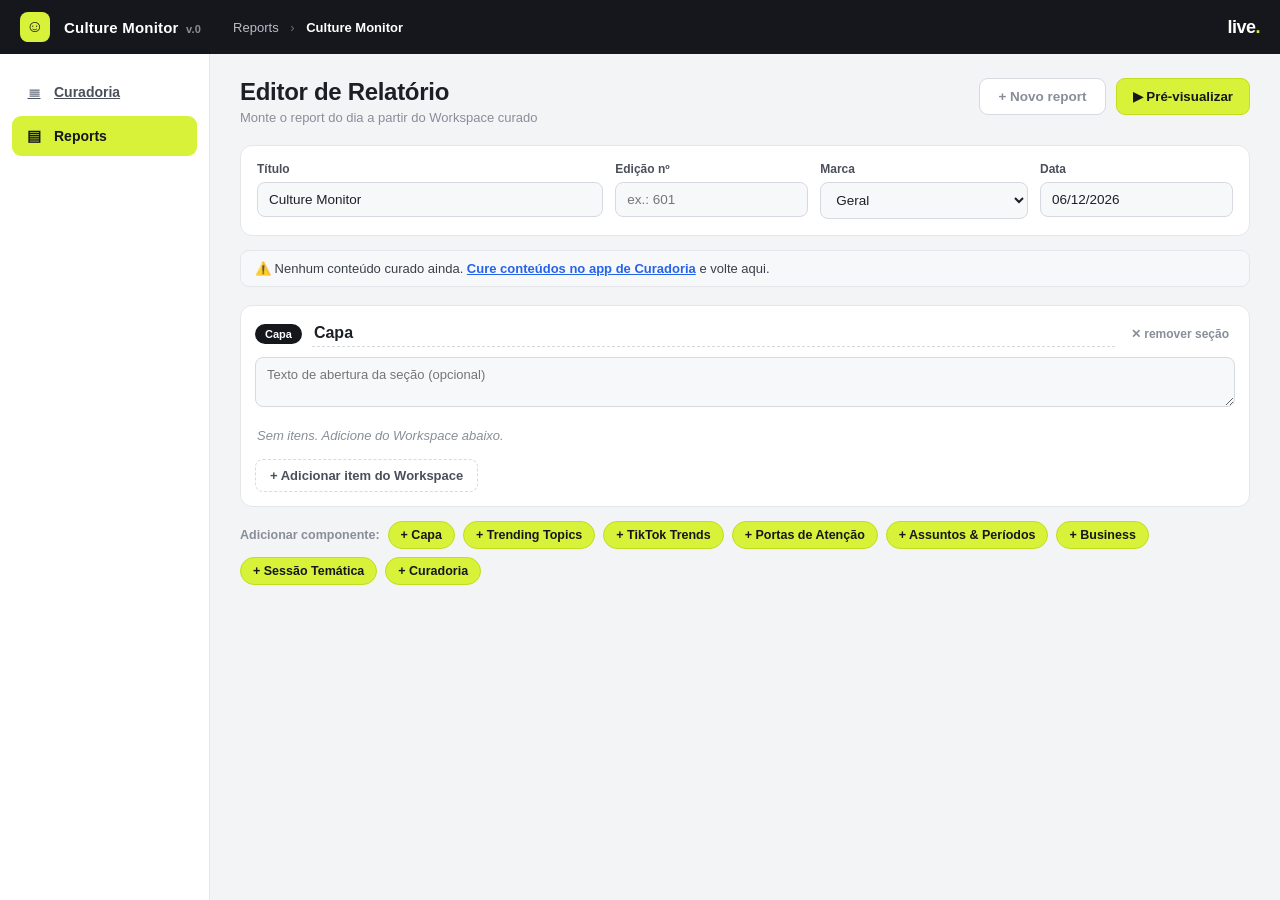
==== reports.html @ 973d3016 "feat(reports): mockup do editor de relatório (etapa pós-curadoria) Página separada (reports.html) qu" ====
<!DOCTYPE html>
<html lang="pt-BR">
<head>
  <meta charset="UTF-8" />
  <meta name="viewport" content="width=device-width, initial-scale=1.0" />
  <title>Culture Monitor — Editor de Relatório</title>
  <link rel="stylesheet" href="styles.css" />
  <link rel="stylesheet" href="reports.css" />
</head>
<body>
  <header class="appbar">
    <div class="appbar-left">
      <span class="brand-badge">☺</span>
      <span class="brand-name">Culture Monitor <small>v.0</small></span>
      <nav class="crumbs" id="crumbs"></nav>
    </div>
    <div class="appbar-right">
      <span class="live">live<b>.</b></span>
    </div>
  </header>

  <div class="layout">
    <aside class="sidebar">
      <a class="nav" href="index.html"><span class="i">≣</span> Curadoria</a>
      <button class="nav is-active"><span class="i">▤</span> Reports</button>
    </aside>

    <main class="content">
      <div class="content-head">
        <div>
          <h1>Editor de Relatório</h1>
          <p class="muted">Monte o report do dia a partir do Workspace curado</p>
        </div>
        <div class="rb-actions">
          <button class="btn ghost" id="btn-new">+ Novo report</button>
          <button class="btn-yellow" id="btn-preview">▶ Pré-visualizar</button>
        </div>
      </div>

      <section id="builder"></section>
      <section id="preview" hidden></section>
    </main>
  </div>

  <script src="data/posts.js"></script>
  <script src="report.js"></script>
</body>
</html>
---- styles.css ----
:root {
  --lime: #d8f23a;          /* amarelo-limão da marca */
  --lime-strong: #c2dd1f;
  --ink: #15171c;           /* barra preta */
  --bg: #f3f4f6;            /* fundo da página */
  --surface: #ffffff;
  --surface-2: #f7f8fa;
  --line: #e4e6ea;
  --line-2: #d6d9df;
  --text: #1c1f26;
  --muted: #888e99;
  --green: #2ecc71;
  --danger: #e8484d;
  --accent-2: #2563eb;
  --radius: 12px;
  font-family: -apple-system, BlinkMacSystemFont, "Segoe UI", Roboto, Helvetica, Arial, sans-serif;
}
* { box-sizing: border-box; }
body { margin: 0; background: var(--bg); color: var(--text); min-height: 100vh; font-size: 14px; }
button { font-family: inherit; }

/* ---------- Appbar ---------- */
.appbar {
  display: flex; align-items: center; justify-content: space-between;
  background: var(--ink); color: #fff; padding: 0 20px; height: 54px;
  position: sticky; top: 0; z-index: 20;
}
.appbar-left { display: flex; align-items: center; gap: 14px; }
.brand-badge {
  width: 30px; height: 30px; border-radius: 8px; display: grid; place-items: center;
  background: var(--lime); color: #15171c; font-size: 17px; font-weight: 700;
}
.brand-name { font-weight: 700; font-size: 15px; letter-spacing: .2px; }
.brand-name small { color: var(--muted); font-weight: 600; font-size: 11px; margin-left: 3px; }
.crumbs { color: #b9bdc6; font-size: 13px; margin-left: 18px; }
.crumbs .sep { margin: 0 8px; color: #6b7079; }
.live { font-size: 18px; font-weight: 800; letter-spacing: -.5px; }
.live b { color: var(--lime); }
.appbar-right { display: flex; align-items: center; gap: 16px; }
.userpick { display: flex; align-items: center; gap: 8px; }
.userpick-label { color: #b9bdc6; font-size: 12px; font-weight: 600; }
#user-select, #topic-select {
  background: #23262d; color: #fff; border: 1px solid #3a3e47; border-radius: 8px;
  padding: 6px 10px; font-size: 12.5px; font-weight: 600; font-family: inherit; cursor: pointer;
  max-width: 200px;
}
#user-select:focus, #topic-select:focus { outline: none; border-color: var(--lime); }
#topic-select optgroup { background: var(--ink); color: var(--lime); font-style: normal; }
#topic-select option { background: #23262d; color: #fff; font-weight: 600; }
.crumbs b { color: #fff; }

/* ---------- Layout ---------- */
.layout { display: grid; grid-template-columns: 210px 1fr; min-height: calc(100vh - 54px); }

/* ---------- Sidebar ---------- */
.sidebar {
  background: var(--surface); border-right: 1px solid var(--line);
  padding: 18px 12px; display: flex; flex-direction: column; gap: 4px;
}
.nav {
  display: flex; align-items: center; gap: 11px; width: 100%;
  background: none; border: none; border-radius: 9px;
  padding: 11px 13px; font-size: 14px; font-weight: 600; color: #4a4f5a;
  cursor: pointer; text-align: left; transition: .12s;
}
.nav .i { width: 18px; text-align: center; color: var(--muted); font-size: 15px; }
.nav:hover { background: var(--surface-2); color: var(--text); }
.nav.is-active { background: var(--lime); color: #15171c; }
.nav.is-active .i { color: #15171c; }
.navcount {
  margin-left: auto; background: rgba(0,0,0,.12); color: inherit;
  font-size: 11px; font-weight: 700; padding: 1px 8px; border-radius: 999px;
}
.nav:not(.is-active) .navcount { background: var(--line); color: var(--muted); }

/* ---------- Conteúdo ---------- */
.content { padding: 24px 30px 60px; max-width: 1280px; }
.content-head { display: flex; align-items: flex-start; justify-content: space-between; gap: 16px; margin-bottom: 20px; }
.content-head h1 { margin: 0; font-size: 24px; letter-spacing: -.3px; }
.muted { color: var(--muted); }
.content-head .muted { margin: 4px 0 0; font-size: 13px; }
.btn-yellow {
  background: var(--lime); border: 1px solid var(--lime-strong); color: #15171c;
  font-weight: 700; padding: 10px 16px; border-radius: 9px; cursor: pointer; transition: .12s;
}
.btn-yellow:hover { background: var(--lime-strong); }

/* sub-abas */
.subtabs {
  display: flex; align-items: center; gap: 8px; flex-wrap: wrap;
  border-bottom: 1px solid var(--line); padding-bottom: 0; margin-bottom: 16px;
}
.subtab {
  background: none; border: none; border-bottom: 2px solid transparent;
  padding: 10px 4px; margin-right: 14px; font-size: 14px; font-weight: 600;
  color: var(--muted); cursor: pointer; display: inline-flex; align-items: center; gap: 8px;
}
.subtab:hover { color: var(--text); }
.subtab.is-active { color: #15171c; border-bottom-color: #15171c; }
.subtab .badge { background: #15171c; color: #fff; font-size: 11px; font-weight: 700; padding: 1px 7px; border-radius: 999px; }
.subtab:not(.is-active) .badge { background: var(--line); color: var(--muted); }
.search-wrap { margin-left: auto; display: flex; gap: 8px; align-items: center; padding-bottom: 6px; }
#search {
  background: var(--surface); border: 1px solid var(--line-2); color: var(--text);
  padding: 8px 13px; border-radius: 8px; font-size: 13px; width: 230px;
}
#search:focus { outline: none; border-color: #15171c; }
.btn-ok { background: #15171c; color: #fff; border: none; padding: 8px 16px; border-radius: 8px; font-weight: 700; cursor: pointer; }
.fonte-select {
  background: var(--surface); border: 1px solid var(--line-2); color: var(--text);
  padding: 8px 11px; border-radius: 8px; font-size: 13px; font-weight: 600; font-family: inherit; cursor: pointer;
}
.fonte-select:focus { outline: none; border-color: #15171c; }

/* chips de filtro */
.chips-row { display: flex; align-items: center; gap: 10px; margin-bottom: 20px; flex-wrap: wrap; }
.chips-label { font-size: 12px; color: var(--muted); font-weight: 600; }
.mine-toggle { display: inline-flex; align-items: center; gap: 6px; font-size: 12.5px; font-weight: 600; color: #4a4f5a; cursor: pointer; }
.mine-toggle input { accent-color: #15171c; cursor: pointer; }
.chips { display: flex; gap: 8px; flex-wrap: wrap; }
.chip {
  background: var(--surface); border: 1px solid var(--line-2); color: #4a4f5a;
  padding: 5px 12px; border-radius: 999px; font-size: 12.5px; font-weight: 600; cursor: pointer; transition: .12s;
}
.chip:hover { border-color: #15171c; color: #15171c; }
.chip.is-active { background: #15171c; border-color: #15171c; color: #fff; }
.chip.clear { background: var(--lime); border-color: var(--lime-strong); color: #15171c; }

/* ---------- Faixa de coleta (proveniência) ---------- */
.collect-banner {
  display: flex; align-items: center; gap: 14px; flex-wrap: wrap;
  background: var(--ink); color: #e9ebef; border-radius: var(--radius);
  padding: 11px 16px; margin-bottom: 18px; font-size: 13px;
}
.collect-banner[hidden] { display: none; }
.collect-banner .cb-bot {
  background: var(--lime); color: #15171c; font-weight: 800; font-size: 12px;
  padding: 4px 11px; border-radius: 999px; white-space: nowrap;
}
.collect-banner .cb-bot.cb-ws { background: var(--green); color: #fff; }
.collect-banner .cb-info { color: #c3c7cf; }
.collect-banner .cb-info b { color: #fff; }
.collect-banner .cb-q { margin-left: auto; color: var(--lime); font-weight: 600; }
.collect-banner .cb-q b { color: var(--lime); }

/* ---------- Feed ---------- */
.feed { display: grid; grid-template-columns: repeat(auto-fill, minmax(440px, 1fr)); gap: 18px; }
@media (max-width: 980px){ .feed { grid-template-columns: 1fr; } }

.pcard {
  background: var(--surface); border: 1px solid var(--line); border-radius: var(--radius);
  padding: 14px; display: flex; flex-direction: column; gap: 12px;
  transition: box-shadow .12s, border-color .12s;
}
.pcard:hover { box-shadow: 0 6px 22px rgba(20,23,28,.07); border-color: var(--line-2); }
.pcard.is-priority { border-left: 3px solid var(--lime); }

.pcard-top { display: flex; align-items: center; justify-content: space-between; gap: 10px; }
.status-chips { display: flex; gap: 6px; flex-wrap: wrap; }
.status {
  font-size: 11px; font-weight: 700; padding: 3px 9px; border-radius: 999px;
  background: var(--surface-2); color: #5a5f6a; border: 1px solid var(--line);
}
.status.curado { background: rgba(46,204,113,.12); color: #1e9e57; border-color: rgba(46,204,113,.3); }
.status.curado::before { content: "● "; }
.status.review { background: rgba(217,156,28,.14); color: #b27d10; border-color: rgba(217,156,28,.35); }
.status.review::before { content: "⟳ "; }
.status.ok { background: rgba(37,99,235,.1); color: var(--accent-2); border-color: rgba(37,99,235,.3); }
.status.by { background: var(--surface-2); color: var(--muted); border-color: var(--line); font-weight: 600; }
.status.report { background: rgba(232,72,77,.1); color: var(--danger); border-color: rgba(232,72,77,.3); }
.status.manual { background: rgba(37,99,235,.1); color: var(--accent-2); border-color: rgba(37,99,235,.3); }
.status.pending { background: rgba(217,156,28,.14); color: #b27d10; border-color: rgba(217,156,28,.35); }
.status.priority { background: var(--lime); color: #15171c; border-color: var(--lime-strong); }
.status.tipo { background: rgba(37,99,235,.08); color: var(--accent-2); border-color: rgba(37,99,235,.25); }
.status.marca { background: #15171c; color: #fff; border-color: #15171c; }
.pcard-acts { display: flex; gap: 2px; }
.act {
  width: 30px; height: 30px; border-radius: 8px; border: none; background: none;
  color: var(--muted); cursor: pointer; font-size: 15px; display: grid; place-items: center; transition: .12s;
}
.act:hover { background: var(--surface-2); color: var(--text); }
.act.save:hover { color: var(--green); }
.act.discard:hover { color: var(--danger); }
.act.is-on { color: var(--lime-strong); }
.act.approve {
  width: auto; padding: 0 12px; gap: 5px; background: var(--green); color: #fff;
  font-weight: 700; font-size: 14px;
}
.act.approve:hover { background: #25a85b; color: #fff; }

.pcard-main { display: flex; gap: 14px; }
.pcard-thumb {
  position: relative; flex: none; width: 96px; aspect-ratio: 9/14;
  border-radius: 10px; overflow: hidden; background: #000; display: block;
}
.pcard-thumb img { width: 100%; height: 100%; object-fit: cover; display: block; }
.pcard-thumb .thumb-ph {
  position: absolute; inset: 0; display: flex; flex-direction: column; gap: 4px;
  align-items: center; justify-content: center; color: #6b7079; font-size: 22px;
  background: var(--surface-2);
}
.pcard-thumb .thumb-ph small { font-size: 10px; }
.pcard-thumb .views {
  position: absolute; bottom: 6px; left: 6px; background: rgba(0,0,0,.6); color: #fff;
  font-size: 11px; font-weight: 700; padding: 2px 7px; border-radius: 999px;
}
.pcard-thumb .plat {
  position: absolute; top: 6px; left: 6px; background: var(--lime); color: #15171c;
  font-size: 10px; font-weight: 800; padding: 2px 7px; border-radius: 999px; z-index: 1;
}
.pcard-content { flex: 1; min-width: 0; display: flex; flex-direction: column; gap: 8px; }
.pcard-author { display: flex; align-items: center; gap: 8px; }
.avatar {
  width: 30px; height: 30px; border-radius: 50%; flex: none;
  background: linear-gradient(135deg, var(--lime), #9fbf1a); color: #15171c;
  display: grid; place-items: center; font-weight: 800; font-size: 13px;
}
.pcard-author b { font-size: 14px; }
.pcard-author .handle { color: var(--muted); font-size: 12.5px; }
.pcard-meta { font-size: 11.5px; color: var(--muted); }
.pcard-caption { margin: 0; font-size: 13px; color: #3a3f49; line-height: 1.45;
  display: -webkit-box; -webkit-line-clamp: 3; -webkit-box-orient: vertical; overflow: hidden; }

.pcard-metrics { display: flex; gap: 18px; padding: 8px 0; border-top: 1px solid var(--line); }
.metric { display: flex; align-items: baseline; gap: 5px; }
.metric .v { font-size: 14px; font-weight: 700; }
.metric .k { font-size: 11px; color: var(--muted); }

.pcard-tags { display: flex; flex-wrap: wrap; gap: 6px; }
.tag { font-size: 11.5px; color: #4a4f5a; background: var(--surface-2); border: 1px solid var(--line); padding: 2px 9px; border-radius: 6px; }

.pcard-note {
  background: var(--surface-2); border-left: 3px solid var(--lime); border-radius: 8px;
  padding: 9px 11px; font-size: 12.5px; color: #3a3f49; white-space: pre-wrap;
}
.pcard-note.empty { color: var(--muted); font-style: italic; }
.pcard-stamp { font-size: 11.5px; color: var(--muted); }
.pcard-stamp b { color: #3a3f49; font-weight: 700; }
.pcard-class { font-size: 11.5px; color: #5a5f6a; display: flex; flex-wrap: wrap; gap: 6px; align-items: center; }
.pcard-class b { color: #3a3f49; }
.pcard-class .ctx { background: var(--surface-2); border: 1px solid var(--line); border-radius: 6px; padding: 1px 7px; }
.open-link { font-size: 12px; font-weight: 700; color: var(--accent-2); text-decoration: none; }
.open-link:hover { text-decoration: underline; }

.empty { text-align: center; color: var(--muted); padding: 60px 20px; font-size: 15px; }

/* ---------- Dashboard ---------- */
.dash { display: grid; grid-template-columns: repeat(auto-fill, minmax(200px, 1fr)); gap: 16px; align-items: start; }
.stat { background: var(--surface); border: 1px solid var(--line); border-radius: var(--radius); padding: 18px; }
.stat .n { font-size: 30px; font-weight: 800; letter-spacing: -.5px; }
.stat .l { color: var(--muted); font-size: 13px; margin-top: 4px; }
.stat.accent { background: var(--lime); border-color: var(--lime-strong); }
.dash-wide { grid-column: 1 / -1; }
.dash-wide h3 { margin: 0 0 12px; font-size: 15px; }
.toplist { display: flex; flex-wrap: wrap; gap: 8px; }
.toplist .tag { font-size: 13px; padding: 5px 11px; }
.toplist .tag b { color: #15171c; }

/* ---------- Modal ---------- */
.modal { position: fixed; inset: 0; z-index: 50; background: rgba(20,23,28,.45);
  display: flex; align-items: center; justify-content: center; padding: 20px; }
.modal[hidden] { display: none; }
.modal-card { width: 100%; max-width: 480px; background: var(--surface);
  border-radius: 16px; overflow: hidden; box-shadow: 0 24px 70px rgba(0,0,0,.25); }
.modal-head { display: flex; align-items: center; justify-content: space-between; padding: 16px 18px; border-bottom: 1px solid var(--line); }
.modal-head h2 { margin: 0; font-size: 16px; }
.icon-btn { background: none; border: none; color: var(--muted); font-size: 15px; cursor: pointer; }
.icon-btn:hover { color: var(--text); }
.modal-body { padding: 18px; display: flex; flex-direction: column; gap: 15px; }
.modal-context { margin: 0; font-size: 13px; color: var(--muted); line-height: 1.5; }
.modal-body label { display: flex; flex-direction: column; gap: 7px; font-size: 13px; font-weight: 600; }
.modal-body label .opt { color: var(--muted); font-weight: 500; }
.modal-body label .req { color: var(--danger); }
.preclass { font-size: 12.5px; color: #3a3f49; background: var(--surface-2);
  border: 1px solid var(--line); border-radius: 9px; padding: 9px 11px; }
.preclass b { font-weight: 700; }
.modal-body select#tipo {
  background: var(--surface-2); border: 1px solid var(--line-2); color: var(--text);
  border-radius: 9px; padding: 10px 12px; font-size: 13.5px; font-family: inherit; cursor: pointer;
}
.modal-body select#tipo:focus { outline: none; border-color: #15171c; }
.marca-chips { display: flex; flex-wrap: wrap; gap: 8px; }
.marca-chip {
  background: var(--surface-2); border: 1px solid var(--line-2); color: #4a4f5a;
  border-radius: 999px; padding: 6px 12px; font-size: 12.5px; font-weight: 600; cursor: pointer; transition: .12s;
}
.marca-chip:hover { border-color: #15171c; color: #15171c; }
.marca-chip.is-on { background: #15171c; border-color: #15171c; color: #fff; }
.cmd-row { display: flex; gap: 8px; align-items: stretch; }
.cmd-row .cmd { flex: 1; }
.cmd-row .btn { white-space: nowrap; padding: 10px 14px; }
.modal-body textarea, .modal-body input[type=text], .tagfield {
  background: var(--surface-2); border: 1px solid var(--line-2); color: var(--text);
  border-radius: 9px; padding: 10px 12px; font-size: 13.5px; font-family: inherit;
}
.modal-body textarea:focus, .modal-body input[type=text]:focus { outline: none; border-color: #15171c; }
.tagfield { display: flex; flex-wrap: wrap; gap: 8px; align-items: center; }
.taglist { display: flex; flex-wrap: wrap; gap: 6px; }
.taglist .tag { display: inline-flex; align-items: center; gap: 6px; }
.taglist .tag button { background: none; border: none; color: var(--danger); cursor: pointer; font-size: 12px; line-height: 1; }
#tag-input { flex: 1; min-width: 100px; background: none; border: none; color: var(--text); font-size: 13.5px; }
#tag-input:focus { outline: none; }
.cmd { background: #15171c; color: #d8f23a; padding: 11px 13px; border-radius: 9px; font-size: 12.5px; overflow-x: auto; margin: 0; }
.modal-foot { display: flex; justify-content: flex-end; gap: 10px; padding: 14px 18px; border-top: 1px solid var(--line); }
.btn { border: 1px solid var(--line-2); background: var(--surface); color: var(--text);
  border-radius: 9px; padding: 10px 18px; font-size: 13.5px; font-weight: 700; cursor: pointer; transition: .12s; }
.btn.ghost { color: var(--muted); }
.btn.ghost:hover { color: var(--text); }
.btn.primary { background: var(--lime); border-color: var(--lime-strong); color: #15171c; }
.btn.primary:hover { background: var(--lime-strong); }

/* ---------- Toast ---------- */
.toast { position: fixed; bottom: 24px; left: 50%; transform: translateX(-50%);
  background: #15171c; color: #fff; padding: 12px 18px; border-radius: 10px; font-size: 13.5px;
  display: flex; align-items: center; gap: 14px; z-index: 60; box-shadow: 0 12px 34px rgba(0,0,0,.3); }
.toast[hidden] { display: none; }
.toast button { background: none; border: none; color: var(--lime); font-weight: 700; cursor: pointer; font-size: 13.5px; }
---- reports.css ----
/* Editor de Relatório — estilos específicos (usa as variáveis de styles.css). */

.rb-actions { display: flex; gap: 10px; align-items: center; }

/* ---------- Builder ---------- */
.rb-meta {
  display: grid; grid-template-columns: 2fr 1fr 1.2fr 1fr; gap: 12px;
  background: var(--surface); border: 1px solid var(--line); border-radius: var(--radius);
  padding: 16px; margin-bottom: 14px;
}
.rb-meta label { display: flex; flex-direction: column; gap: 6px; font-size: 12px; font-weight: 700; color: #4a4f5a; }
.rb-meta input, .rb-meta select {
  background: var(--surface-2); border: 1px solid var(--line-2); color: var(--text);
  border-radius: 8px; padding: 9px 11px; font-size: 13.5px; font-family: inherit;
}
.rb-meta input:focus, .rb-meta select:focus { outline: none; border-color: #15171c; }

.rb-source {
  background: var(--surface-2); border: 1px solid var(--line); border-radius: 9px;
  padding: 10px 14px; font-size: 13px; color: #3a3f49; margin-bottom: 18px;
}
.rb-source a { color: var(--accent-2); font-weight: 700; }

.rb-sec {
  background: var(--surface); border: 1px solid var(--line); border-radius: var(--radius);
  padding: 14px; margin-bottom: 14px;
}
.rb-sec-head { display: flex; align-items: center; gap: 10px; margin-bottom: 10px; }
.rb-sec-type {
  background: #15171c; color: #fff; font-size: 11px; font-weight: 800;
  padding: 4px 10px; border-radius: 999px; white-space: nowrap;
}
.rb-sec-title { flex: 1; background: none; border: none; border-bottom: 1px dashed var(--line-2);
  font-size: 16px; font-weight: 700; color: var(--text); padding: 4px 2px; font-family: inherit; }
.rb-sec-title:focus { outline: none; border-bottom-color: #15171c; }
.rb-x { background: none; border: none; color: var(--muted); font-size: 12px; font-weight: 600; cursor: pointer; }
.rb-x:hover { color: var(--danger); }
.rb-intro {
  width: 100%; background: var(--surface-2); border: 1px solid var(--line-2); border-radius: 8px;
  padding: 9px 11px; font-size: 13px; font-family: inherit; color: var(--text); margin-bottom: 12px; resize: vertical;
}
.rb-intro:focus { outline: none; border-color: #15171c; }

.rb-items { display: flex; flex-direction: column; gap: 8px; margin-bottom: 10px; }
.rb-item { display: flex; gap: 12px; align-items: flex-start; background: var(--surface-2);
  border: 1px solid var(--line); border-radius: 10px; padding: 10px; }
.rb-thumb { width: 46px; height: 60px; border-radius: 7px; overflow: hidden; background: #000; flex: none;
  display: grid; place-items: center; color: #6b7079; font-size: 18px; }
.rb-thumb.sm { width: 34px; height: 44px; font-size: 14px; }
.rb-thumb img { width: 100%; height: 100%; object-fit: cover; }
.rb-item-body { flex: 1; min-width: 0; font-size: 13px; }
.rb-tag { font-size: 11px; background: var(--surface); border: 1px solid var(--line); color: #5a5f6a;
  padding: 1px 7px; border-radius: 6px; margin-left: 4px; }
.rb-cap { color: #3a3f49; margin: 4px 0; line-height: 1.4; }
.rb-note { background: var(--surface); border-left: 3px solid var(--lime); border-radius: 6px;
  padding: 6px 9px; font-size: 12.5px; color: #3a3f49; }
.rb-empty { color: var(--muted); font-style: italic; font-size: 13px; padding: 6px 2px; }

.rb-additem { background: none; border: 1px dashed var(--line-2); color: #4a4f5a; border-radius: 8px;
  padding: 8px 14px; font-size: 13px; font-weight: 600; cursor: pointer; }
.rb-additem:hover { border-color: #15171c; color: #15171c; }
.rb-picker { display: flex; flex-wrap: wrap; gap: 8px; margin-top: 10px; padding-top: 10px; border-top: 1px solid var(--line); }
.rb-pick { display: flex; align-items: center; gap: 8px; background: var(--surface);
  border: 1px solid var(--line-2); border-radius: 9px; padding: 6px 10px 6px 6px; cursor: pointer; }
.rb-pick:hover { border-color: var(--lime-strong); background: var(--surface-2); }
.rb-pick-t { display: flex; flex-direction: column; line-height: 1.2; text-align: left; }
.rb-pick-t b { font-size: 12.5px; }
.rb-pick-t small { font-size: 11px; color: var(--muted); }

.rb-addsec { display: flex; flex-wrap: wrap; gap: 8px; align-items: center; margin-top: 6px; }
.rb-addsec > span { font-size: 12.5px; color: var(--muted); font-weight: 600; }
.rb-comp { background: var(--lime); border: 1px solid var(--lime-strong); color: #15171c;
  border-radius: 999px; padding: 6px 12px; font-size: 12.5px; font-weight: 700; cursor: pointer; }
.rb-comp:hover { background: var(--lime-strong); }

/* ---------- Preview (layout editorial) ---------- */
#preview { display: flex; justify-content: center; }
.rp-page { width: 100%; max-width: 640px; background: var(--lime); border-radius: 16px;
  padding: 26px; box-shadow: 0 12px 40px rgba(0,0,0,.12); }
.rp-cover { border-bottom: 2px solid #15171c; padding-bottom: 14px; margin-bottom: 18px; }
.rp-logo { font-size: 28px; font-weight: 800; letter-spacing: -.5px; color: #15171c; }
.rp-logo span { background: #fff; border-radius: 50%; padding: 0 4px; }
.rp-logo b { display: block; font-size: 15px; margin-top: 2px; }
.rp-meta { font-size: 13px; font-weight: 700; color: #15171c; margin-top: 6px; }
.rp-sec { margin-bottom: 22px; }
.rp-sec h2 { font-size: 20px; margin: 0 0 4px; color: #15171c; }
.rp-intro { font-size: 13.5px; color: #2a2c30; margin: 0 0 12px; line-height: 1.5; }
.rp-item { display: flex; gap: 14px; background: rgba(255,255,255,.65); border-radius: 12px;
  padding: 12px; margin-bottom: 12px; }
.rp-thumb { width: 80px; aspect-ratio: 9/14; border-radius: 9px; overflow: hidden; background: #000;
  flex: none; display: grid; place-items: center; color: #fff; }
.rp-thumb img { width: 100%; height: 100%; object-fit: cover; }
.rp-item-body { flex: 1; min-width: 0; }
.rp-author { display: flex; align-items: center; gap: 7px; }
.rp-av { width: 24px; height: 24px; border-radius: 50%; background: #15171c; color: var(--lime);
  display: grid; place-items: center; font-weight: 800; font-size: 11px; }
.rp-cap { font-size: 13.5px; color: #1c1f26; margin: 6px 0; line-height: 1.45; }
.rp-metrics { font-size: 12px; font-weight: 700; color: #3a3f49; }
.rp-howto { background: #15171c; color: #fff; border-radius: 8px; padding: 8px 11px; font-size: 12.5px; margin-top: 8px; line-height: 1.45; }
.rp-howto b { color: var(--lime); }
.rp-ctx { display: flex; flex-wrap: wrap; gap: 6px; margin-top: 7px; }
.rp-ctx span { font-size: 11px; background: #15171c; color: #fff; padding: 2px 8px; border-radius: 6px; }

@media (max-width: 760px){ .rb-meta { grid-template-columns: 1fr 1fr; } }
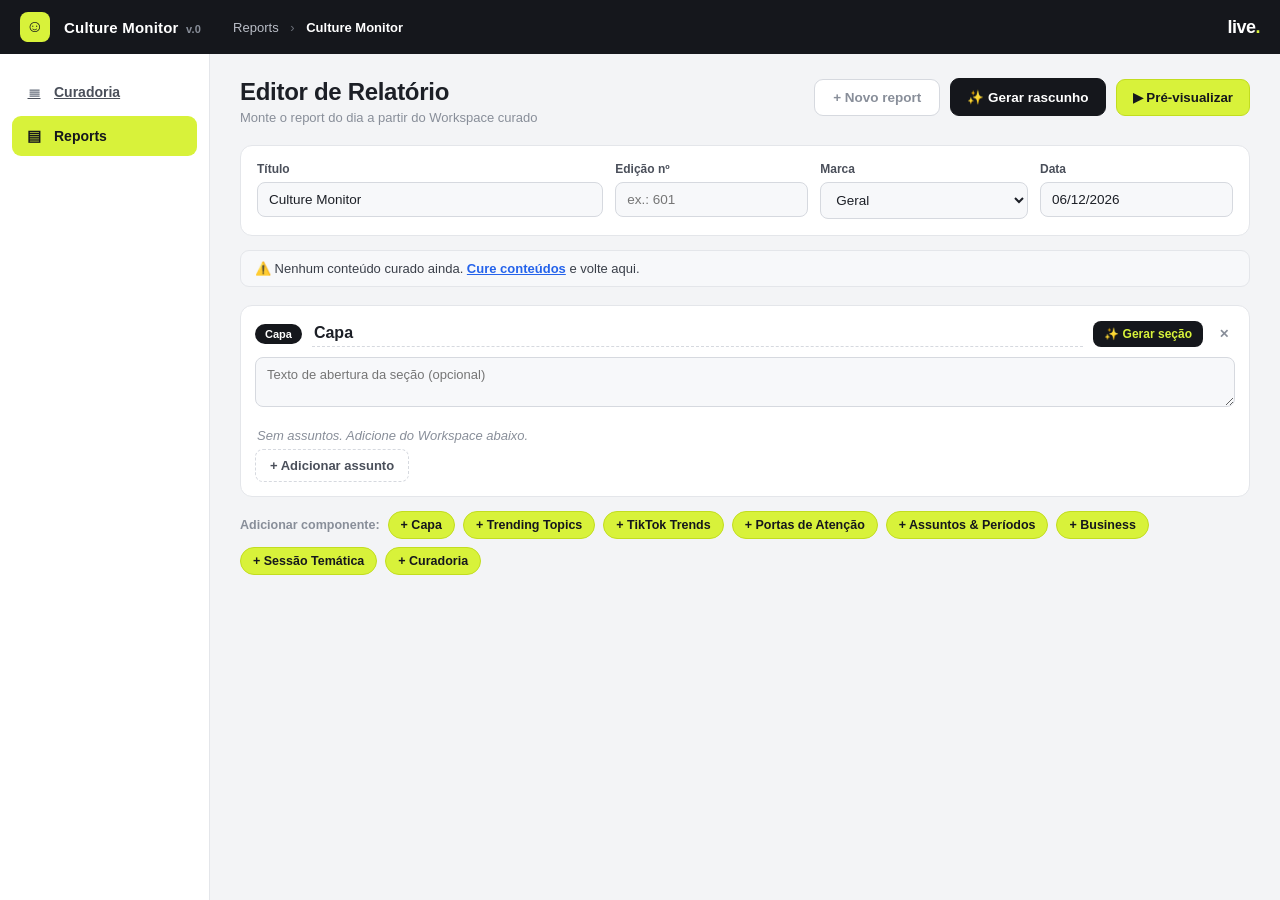
==== commit 7cbad147: "feat(reports): camada Assunto + geração simulada (estilo bot Telegram) - seções passam a conter ASSU" ====
--- a/reports.html
+++ b/reports.html
@@ -33,6 +33,7 @@
         </div>
         <div class="rb-actions">
           <button class="btn ghost" id="btn-new">+ Novo report</button>
+          <button class="btn-gen" id="btn-gen">✨ Gerar rascunho</button>
           <button class="btn-yellow" id="btn-preview">▶ Pré-visualizar</button>
         </div>
       </div>
--- a/reports.css
+++ b/reports.css
@@ -101,4 +101,51 @@
 .rp-ctx { display: flex; flex-wrap: wrap; gap: 6px; margin-top: 7px; }
 .rp-ctx span { font-size: 11px; background: #15171c; color: #fff; padding: 2px 8px; border-radius: 6px; }
 
+/* ---------- Geração (✨) ---------- */
+.btn-gen { background: #15171c; color: #fff; border: 1px solid #15171c; border-radius: 9px;
+  padding: 10px 16px; font-size: 13.5px; font-weight: 700; cursor: pointer; }
+.btn-gen:hover { background: #000; }
+.rb-gen { background: #15171c; color: var(--lime); border: none; border-radius: 8px;
+  padding: 6px 11px; font-size: 12px; font-weight: 700; cursor: pointer; white-space: nowrap; }
+.rb-gen:hover { background: #000; }
+.rb-gen.sm { padding: 4px 8px; font-size: 13px; }
+
+.rb-pick-grid { display: grid; grid-template-columns: repeat(auto-fill, minmax(180px, 1fr)); gap: 8px; }
+
+/* ---------- Assunto (card) ---------- */
+.rb-ass { border: 1px solid var(--line-2); border-radius: 11px; padding: 12px; margin-bottom: 10px; background: var(--surface-2); }
+.rb-ass-head { display: flex; align-items: center; gap: 8px; margin-bottom: 9px; }
+.rb-ass-n { background: #15171c; color: #fff; font-size: 11px; font-weight: 800; padding: 2px 8px; border-radius: 6px; }
+.rb-ass-title { flex: 1; min-width: 80px; background: var(--surface); border: 1px solid var(--line); border-radius: 7px;
+  padding: 6px 9px; font-size: 14px; font-weight: 700; color: var(--text); font-family: inherit; }
+.rb-ass-title:focus { outline: none; border-color: #15171c; }
+.rb-cat { background: var(--surface); border: 1px solid var(--line-2); border-radius: 7px; padding: 6px 8px;
+  font-size: 12px; font-weight: 600; font-family: inherit; cursor: pointer; }
+.rb-acion { border: 1px solid var(--line-2); border-radius: 999px; padding: 5px 10px; font-size: 11.5px; font-weight: 700; cursor: pointer; white-space: nowrap; }
+.rb-acion.on { background: rgba(46,204,113,.12); color: #1e9e57; border-color: rgba(46,204,113,.35); }
+.rb-acion.off { background: rgba(232,72,77,.1); color: var(--danger); border-color: rgba(232,72,77,.3); }
+.rb-field { width: 100%; background: var(--surface); border: 1px solid var(--line); border-radius: 8px;
+  padding: 8px 10px; font-size: 13px; font-family: inherit; color: var(--text); margin-bottom: 8px; resize: vertical; }
+.rb-field:focus { outline: none; border-color: #15171c; }
+.rb-field.note { border-left: 3px solid var(--lime); }
+.rb-ass-posts { display: flex; flex-wrap: wrap; gap: 6px; align-items: center; }
+.rb-ppost { display: inline-flex; align-items: center; gap: 6px; background: var(--surface); border: 1px solid var(--line);
+  border-radius: 999px; padding: 3px 9px 3px 3px; font-size: 12px; }
+.rb-ppost img { width: 22px; height: 22px; border-radius: 50%; object-fit: cover; }
+.rb-ppost-x { background: none; border: none; color: var(--muted); cursor: pointer; font-size: 11px; }
+.rb-ppost-x:hover { color: var(--danger); }
+.rb-addpost { background: none; border: 1px dashed var(--line-2); color: #4a4f5a; border-radius: 999px; padding: 4px 11px; font-size: 12px; font-weight: 600; cursor: pointer; }
+.rb-addpost:hover { border-color: #15171c; color: #15171c; }
+.rb-ass-m { font-size: 11.5px; color: var(--muted); font-weight: 600; margin-top: 8px; }
+
+/* ---------- Preview: assunto ---------- */
+.rp-ass { background: rgba(255,255,255,.7); border-radius: 12px; padding: 13px; margin-bottom: 12px; }
+.rp-ass-h { font-size: 15px; color: #15171c; margin-bottom: 5px; }
+.rp-tags { font-size: 12px; color: #2a2c30; margin-bottom: 6px; }
+.rp-resumo { font-size: 13px; color: #1c1f26; margin-bottom: 6px; line-height: 1.45; }
+.rp-cat { font-size: 12.5px; font-weight: 700; color: #15171c; margin-bottom: 6px; }
+.rp-thumbs { display: flex; gap: 6px; margin-top: 8px; }
+.rp-th { width: 44px; aspect-ratio: 9/14; border-radius: 7px; overflow: hidden; background: #000; display: grid; place-items: center; color: #fff; }
+.rp-th img { width: 100%; height: 100%; object-fit: cover; }
+
 @media (max-width: 760px){ .rb-meta { grid-template-columns: 1fr 1fr; } }
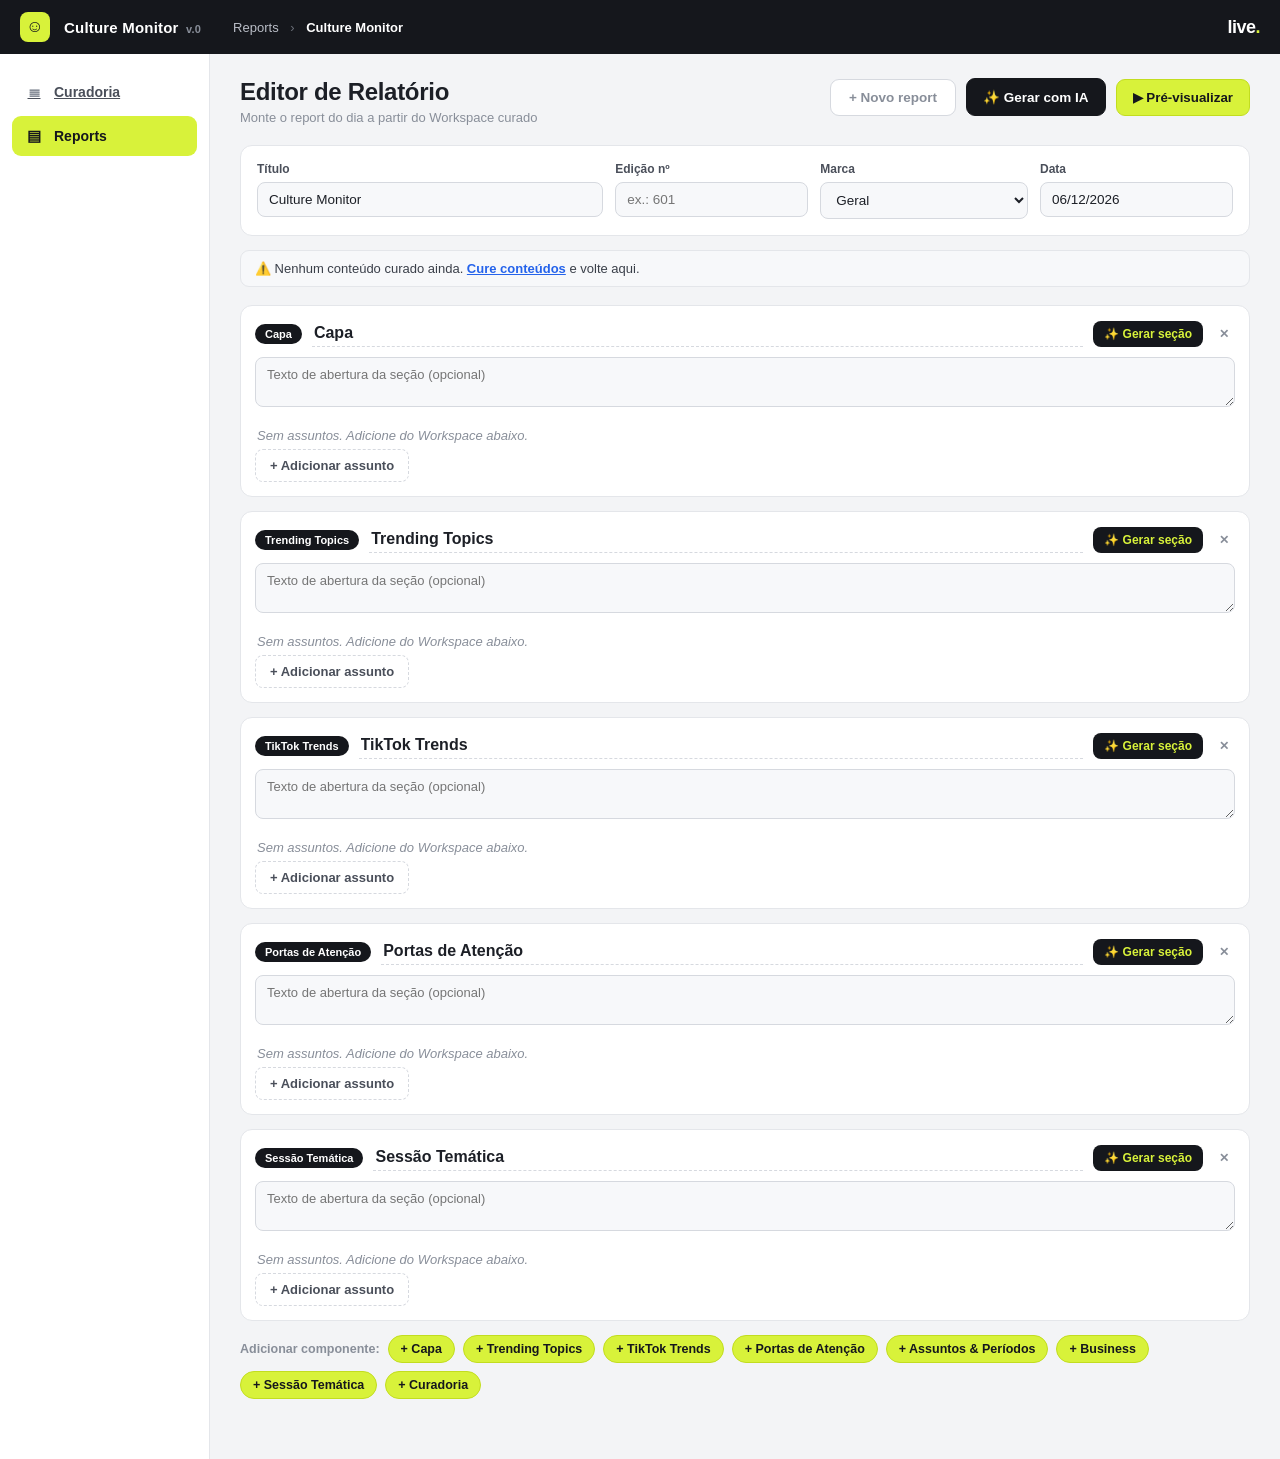
==== commit c7e55960: "fix(reports): "Gerar" popula assuntos do Workspace; renomeia botão Antes, "Gerar" só preenchia assun" ====
--- a/reports.html
+++ b/reports.html
@@ -33,7 +33,7 @@
         </div>
         <div class="rb-actions">
           <button class="btn ghost" id="btn-new">+ Novo report</button>
-          <button class="btn-gen" id="btn-gen">✨ Gerar rascunho</button>
+          <button class="btn-gen" id="btn-gen">✨ Gerar com IA</button>
           <button class="btn-yellow" id="btn-preview">▶ Pré-visualizar</button>
         </div>
       </div>
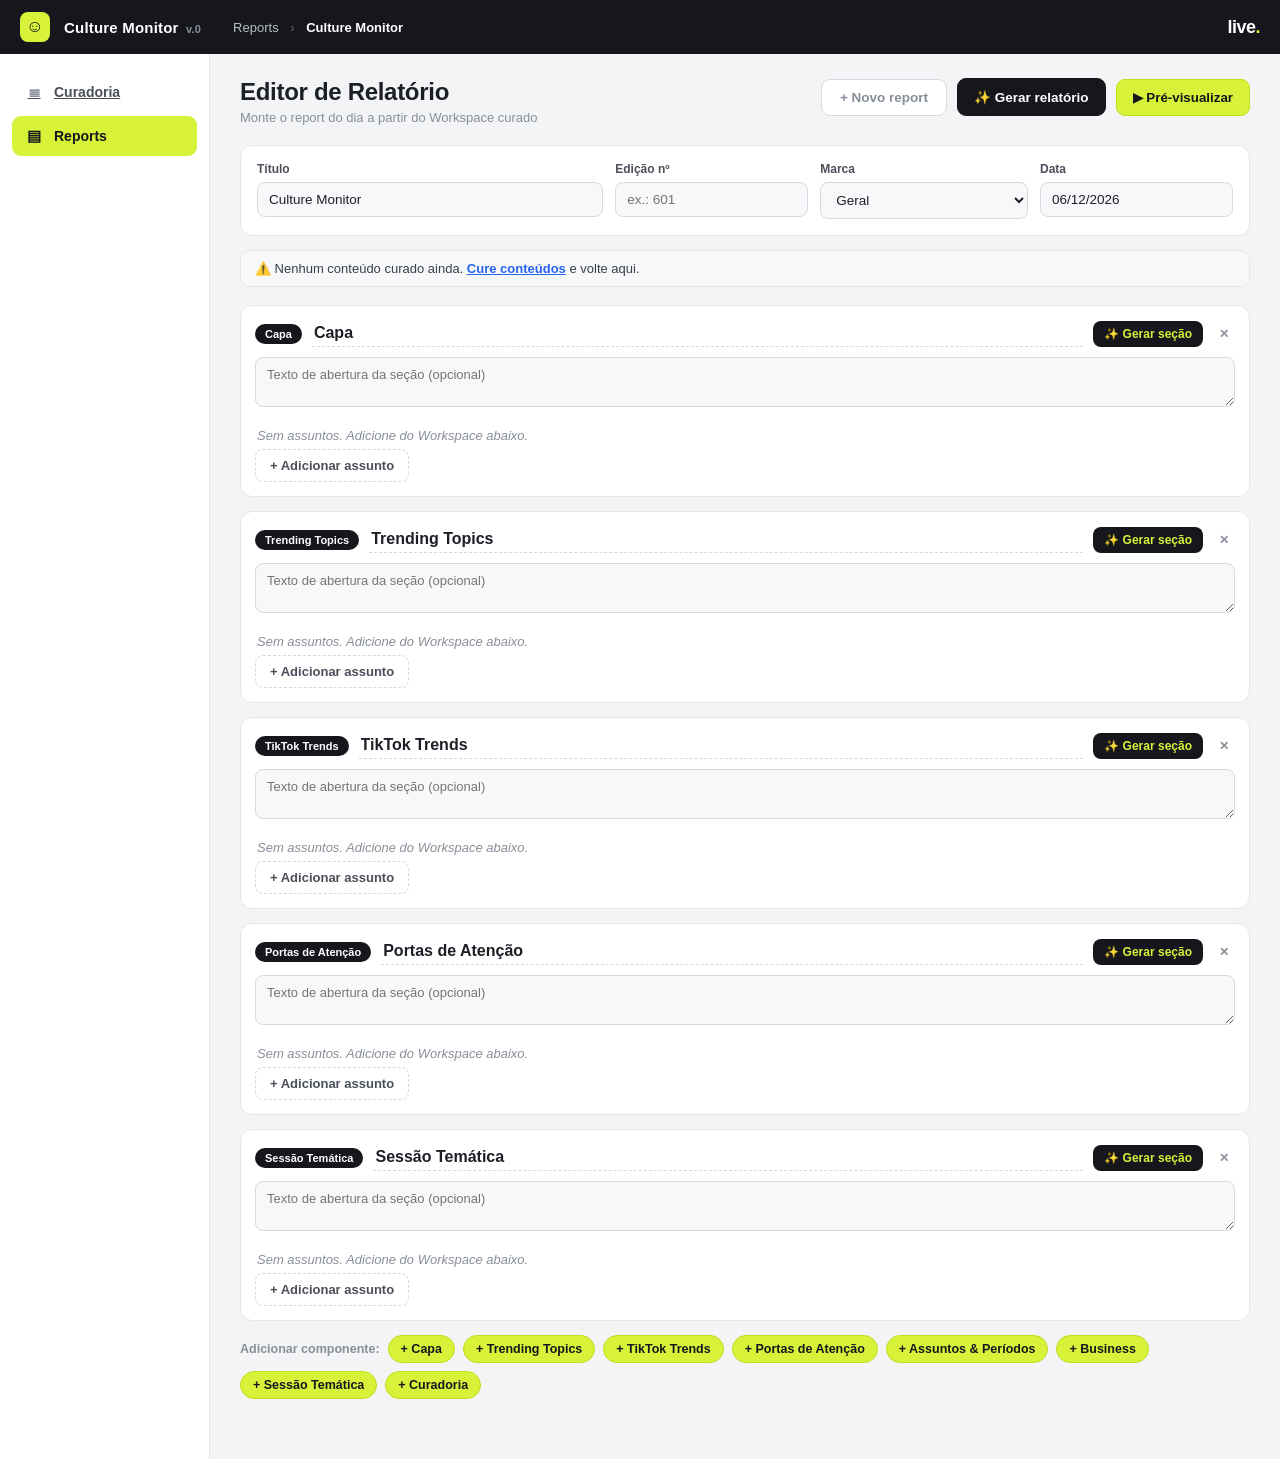
==== commit 1f0a499e: "style(reports): nomes consistentes dos botões de geração ✨ Gerar relatório / ✨ Gerar seção / ✨ (assu" ====
--- a/reports.html
+++ b/reports.html
@@ -33,7 +33,7 @@
         </div>
         <div class="rb-actions">
           <button class="btn ghost" id="btn-new">+ Novo report</button>
-          <button class="btn-gen" id="btn-gen">✨ Gerar com IA</button>
+          <button class="btn-gen" id="btn-gen" title="Gerar com IA (simulado)">✨ Gerar relatório</button>
           <button class="btn-yellow" id="btn-preview">▶ Pré-visualizar</button>
         </div>
       </div>
